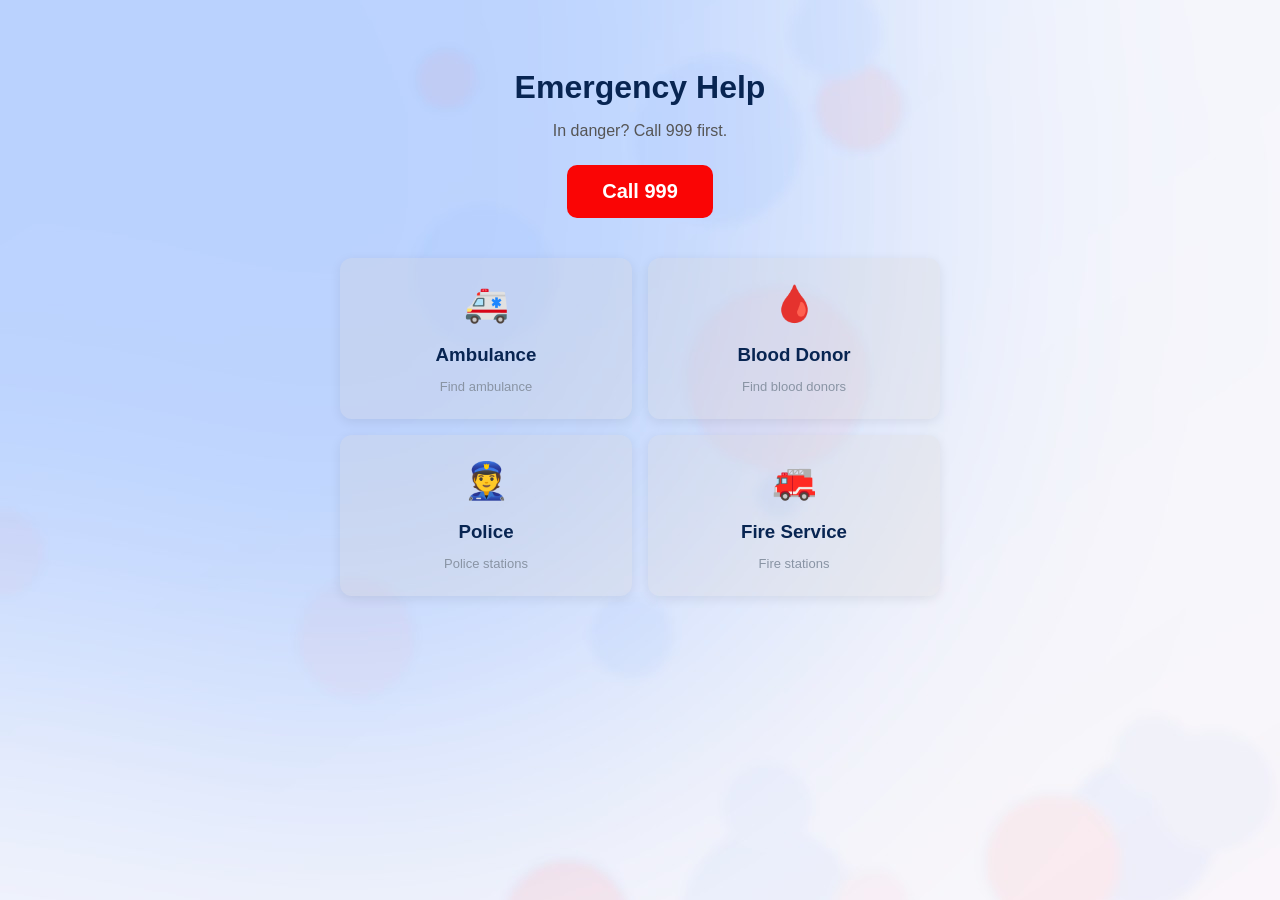
==== index.html @ 2c31daa7 "first commit" ====
<!DOCTYPE html>
<html lang="en">
<head>
    <meta charset="UTF-8">
    <meta name="viewport" content="width=device-width, initial-scale=1.0">
    <title>Emergency Help</title>
    <link rel="stylesheet" href="style.css">
</head>
<body>
    <h1>Emergency Help</h1>
    <p>In danger? Call 999 first.</p>
    <a href="tel:999" class="call-btn">Call 999</a>


                            <!--sarvis Card HTML start-->

    <div class="cards">
    <div class="card">
        <div class="icon">🚑</div>
        <h3>Ambulance</h3>
        <p>Find ambulance</p>
    </div>

    <div class="card">
        <div class="icon">🩸</div>
        <h3>Blood Donor</h3>
        <p>Find blood donors</p>
    </div>

    <div class="card">
        <div class="icon">👮</div>
        <h3>Police</h3>
        <p>Police stations</p>
    </div>

    <div class="card">
        <div class="icon">🚒</div>
        <h3>Fire Service</h3>
        <p>Fire stations</p>
    </div>
</div>



</body>
</html>
---- style.css ----
body {
    font-family: Arial, sans-serif;
    background-image: url("bg img/bg-light.jpg");
    text-align: center;
    padding: 40px 20px;
}

h1 {
    color: #082552;
    margin-bottom: 10px;
}

p {
    color: #555;
    margin-bottom: 25px;
}

.call-btn {
    display: inline-block;
    background: #fa0505;
    color: white;
    text-decoration: none;
    font-size: 20px;
    font-weight: bold;
    padding: 15px 35px;
    border-radius: 10px;
}
.call-btn:hover {
    background: #008000;
    transform: translateY(-3px);
}

                    /** sarvis Card HTML start **/

.cards {
    display: grid;
    grid-template-columns: repeat(2, 1fr);
    gap: 16px;
    max-width: 600px;
    margin: 40px auto 0;
}

.card {
    background: rgba(216, 211, 211, 0.279);
    border-radius: 12px;
    padding: 25px 15px;
    box-shadow: 0 3px 12px rgba(0, 0, 0, 0.08);
    transition: 0.3s;
    cursor: pointer;
}

.card:hover {
    transform: translateY(-4px);
}

.icon {
    font-size: 36px;
    margin-bottom: 10px;
}

.card h3 {
    color: #082552;
    margin-bottom: 6px;
}

.card p {
    color: #8994a4;
    font-size: 13px;
    margin-bottom: 0;
}
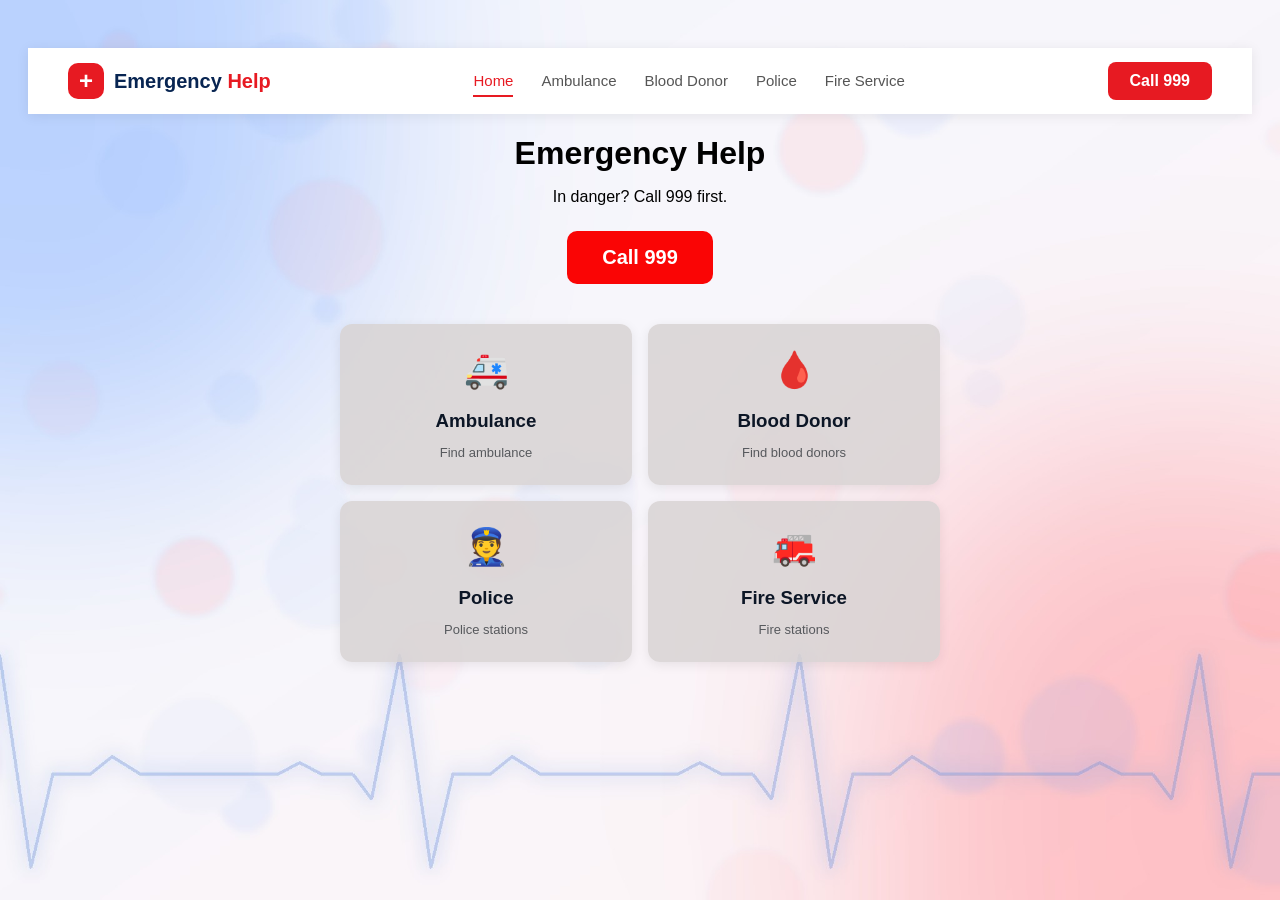
==== commit 5b99dd32: "navbar and dark mode added" ====
--- a/index.html
+++ b/index.html
@@ -7,6 +7,26 @@
     <link rel="stylesheet" href="style.css">
 </head>
 <body>
+    
+     <!-- NAVBAR -->
+    <header class="navbar">
+        <a href="index.html" class="brand">
+            <span class="brand-icon">+</span>
+            <span>Emergency <b>Help</b></span>
+        </a>
+
+        <nav class="nav-links">
+            <a href="index.html" class="active">Home</a>
+            <a href="ambulance.html">Ambulance</a>
+            <a href="blood.html">Blood Donor</a>
+            <a href="police.html">Police</a>
+            <a href="fire.html">Fire Service</a>
+        </nav>
+
+        <a href="tel:999" class="nav-call">Call 999</a>
+    </header>
+
+
     <h1>Emergency Help</h1>
     <p>In danger? Call 999 first.</p>
     <a href="tel:999" class="call-btn">Call 999</a>
--- a/style.css
+++ b/style.css
@@ -1,17 +1,92 @@
 body {
     font-family: Arial, sans-serif;
-    background-image: url("bg img/bg-light.jpg");
+    background-image: url("bg-img/bg-light.jpg");
+    background-size: cover;
+    background-position: center;
+    background-attachment: fixed;
     text-align: center;
     padding: 40px 20px;
 }
 
+                        /* NAVBAR */
+.navbar {
+    display: flex;
+    justify-content: space-between;
+    align-items: center;
+    background: white;
+    padding: 14px 40px;
+    box-shadow: 0 2px 12px rgba(0, 0, 0, 0.08);
+    position: sticky;
+    top: 0;
+    z-index: 10;
+}
+
+.brand {
+    display: flex;
+    align-items: center;
+    gap: 10px;
+    text-decoration: none;
+    color: #082552;
+    font-size: 20px;
+    font-weight: bold;
+}
+
+.brand-icon {
+    width: 36px;
+    height: 36px;
+    background: #e71a22;
+    color: white;
+    border-radius: 10px;
+    display: flex;
+    align-items: center;
+    justify-content: center;
+    font-size: 24px;
+}
+
+.brand b {
+    color: #e71a22;
+}
+
+.nav-links {
+    display: flex;
+    gap: 28px;
+}
+
+.nav-links a {
+    text-decoration: none;
+    color: #555;
+    font-size: 15px;
+    padding: 6px 0;
+    border-bottom: 2px solid transparent;
+}
+
+.nav-links a:hover,
+.nav-links a.active {
+    color: #e71a22;
+    border-bottom-color: #e71a22;
+}
+
+.nav-call {
+    background: #e71a22;
+    color: white;
+    text-decoration: none;
+    font-weight: bold;
+    padding: 10px 22px;
+    border-radius: 8px;
+}
+
+.nav-call:hover {
+    background: #c90009;
+}
+
+
 h1 {
-    color: #082552;
+    color: #000000;
     margin-bottom: 10px;
 }
 
 p {
-    color: #555;
+    color: #000000;
     margin-bottom: 25px;
 }
 
@@ -41,7 +116,7 @@
 }
 
 .card {
-    background: rgba(216, 211, 211, 0.279);
+    background: rgba(216, 211, 211, 0.83);
     border-radius: 12px;
     padding: 25px 15px;
     box-shadow: 0 3px 12px rgba(0, 0, 0, 0.08);
@@ -59,12 +134,12 @@
 }
 
 .card h3 {
-    color: #082552;
+    color: #0c1626;
     margin-bottom: 6px;
 }
 
 .card p {
-    color: #8994a4;
+    color: #57595d;
     font-size: 13px;
     margin-bottom: 0;
 }
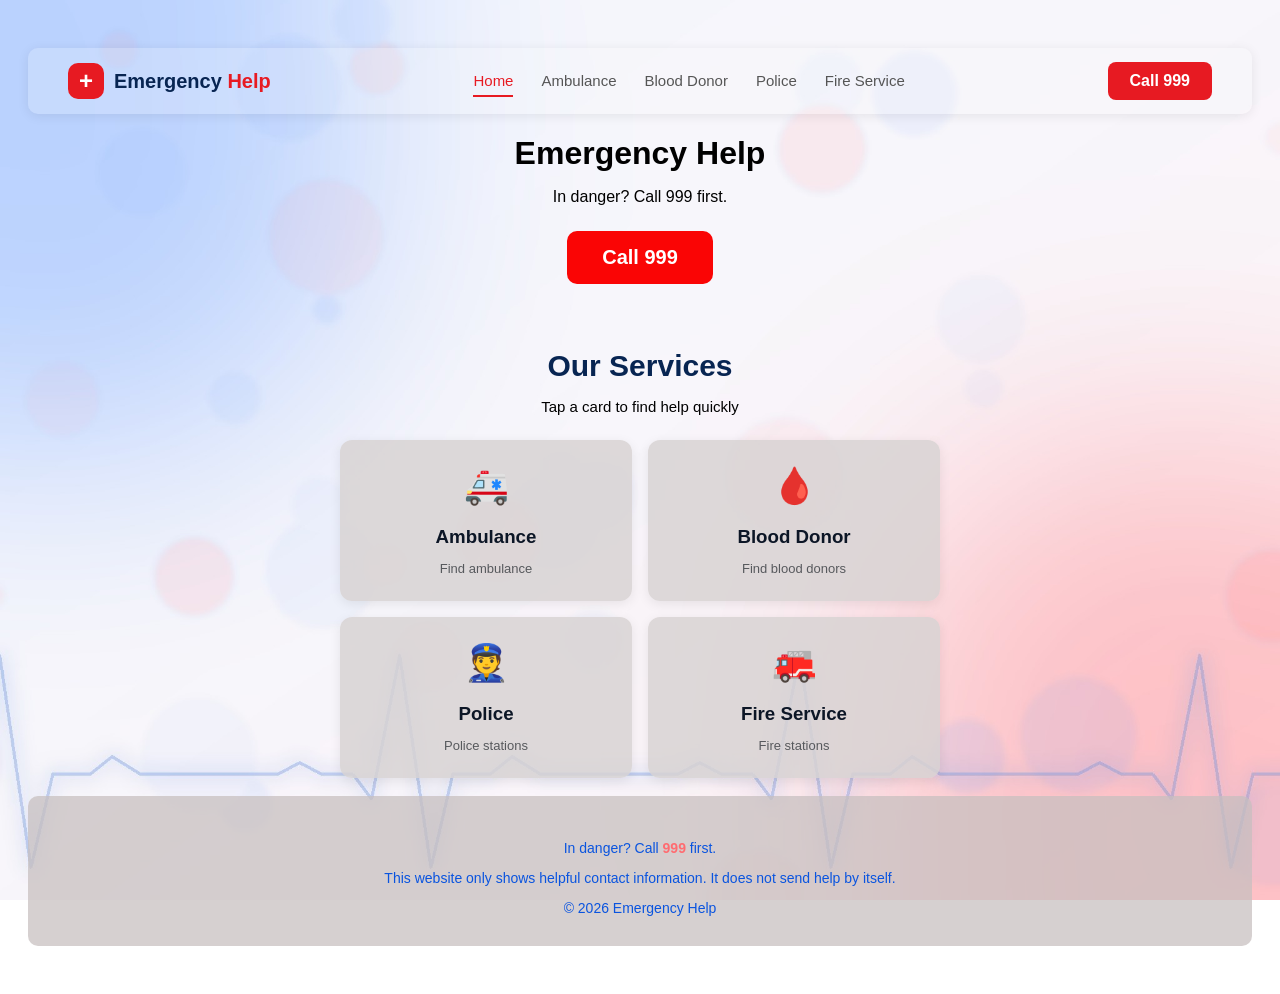
==== commit 5c4f2c70: "services heading and footer added" ====
--- a/index.html
+++ b/index.html
@@ -34,31 +34,46 @@
 
                             <!--sarvis Card HTML start-->
 
-    <div class="cards">
-    <div class="card">
-        <div class="icon">🚑</div>
-        <h3>Ambulance</h3>
-        <p>Find ambulance</p>
+    <section class="services">
+        <h2>Our Services</h2>
+        <p class="section-sub">Tap a card to find help quickly</p>
+
+       <div class="cards">
+       <div class="card">
+           <div class="icon">🚑</div>
+           <h3>Ambulance</h3>
+           <p>Find ambulance</p>
+       </div>
+
+       <div class="card">
+           <div class="icon">🩸</div>
+           <h3>Blood Donor</h3>
+           <p>Find blood donors</p>
+       </div>
+
+       <div class="card">
+           <div class="icon">👮</div>
+           <h3>Police</h3>
+           <p>Police stations</p>
+       </div>
+
+       <div class="card">
+           <div class="icon">🚒</div>
+           <h3>Fire Service</h3>
+           <p>Fire stations</p>
+       </div>
     </div>
+    </section>
+</div>
+<br>
 
-    <div class="card">
-        <div class="icon">🩸</div>
-        <h3>Blood Donor</h3>
-        <p>Find blood donors</p>
-    </div>
+                    <!--FOOTER-->
 
-    <div class="card">
-        <div class="icon">👮</div>
-        <h3>Police</h3>
-        <p>Police stations</p>
-    </div>
-
-    <div class="card">
-        <div class="icon">🚒</div>
-        <h3>Fire Service</h3>
-        <p>Fire stations</p>
-    </div>
-</div>
+<footer class="footer">
+    <p>In danger? Call <b>999</b> first.</p>
+    <p>This website only shows helpful contact information. It does not send help by itself.</p>
+    <p>© 2026 Emergency Help</p>
+</footer>
 
 
 
--- a/style.css
+++ b/style.css
@@ -13,10 +13,11 @@
     display: flex;
     justify-content: space-between;
     align-items: center;
-    background: white;
+    background: rgba(249, 247, 247, 0.199);
     padding: 14px 40px;
     box-shadow: 0 2px 12px rgba(0, 0, 0, 0.08);
     position: sticky;
+    border-radius: 10px;
     top: 0;
     z-index: 10;
 }
@@ -142,4 +143,47 @@
     color: #57595d;
     font-size: 13px;
     margin-bottom: 0;
+}
+
+
+                    /* SERVICES */
+.services {
+    padding: 40px 20px 0;
+}
+
+.services h2 {
+    color: #082552;
+    font-size: 30px;
+    margin-bottom: 8px;
+}
+
+.section-sub {
+    font-size: 15px;
+    margin-bottom: 0;
+}
+
+.services .cards {
+    margin-top: 25px;
+}
+
+                    /* FOOTER */
+.footer {
+    background: rgba(200, 191, 191, 0.736);
+    border-radius: 10px;
+    text-align: center;
+    padding: 30px 20px;
+}
+
+.footer p {
+    color: #0a54df;
+    font-size: 14px;
+    margin-bottom: 8px;
+}
+
+.footer b {
+    color: #ff6b70;
+}
+
+.footer p:last-child {
+    margin-bottom: 0;
 }
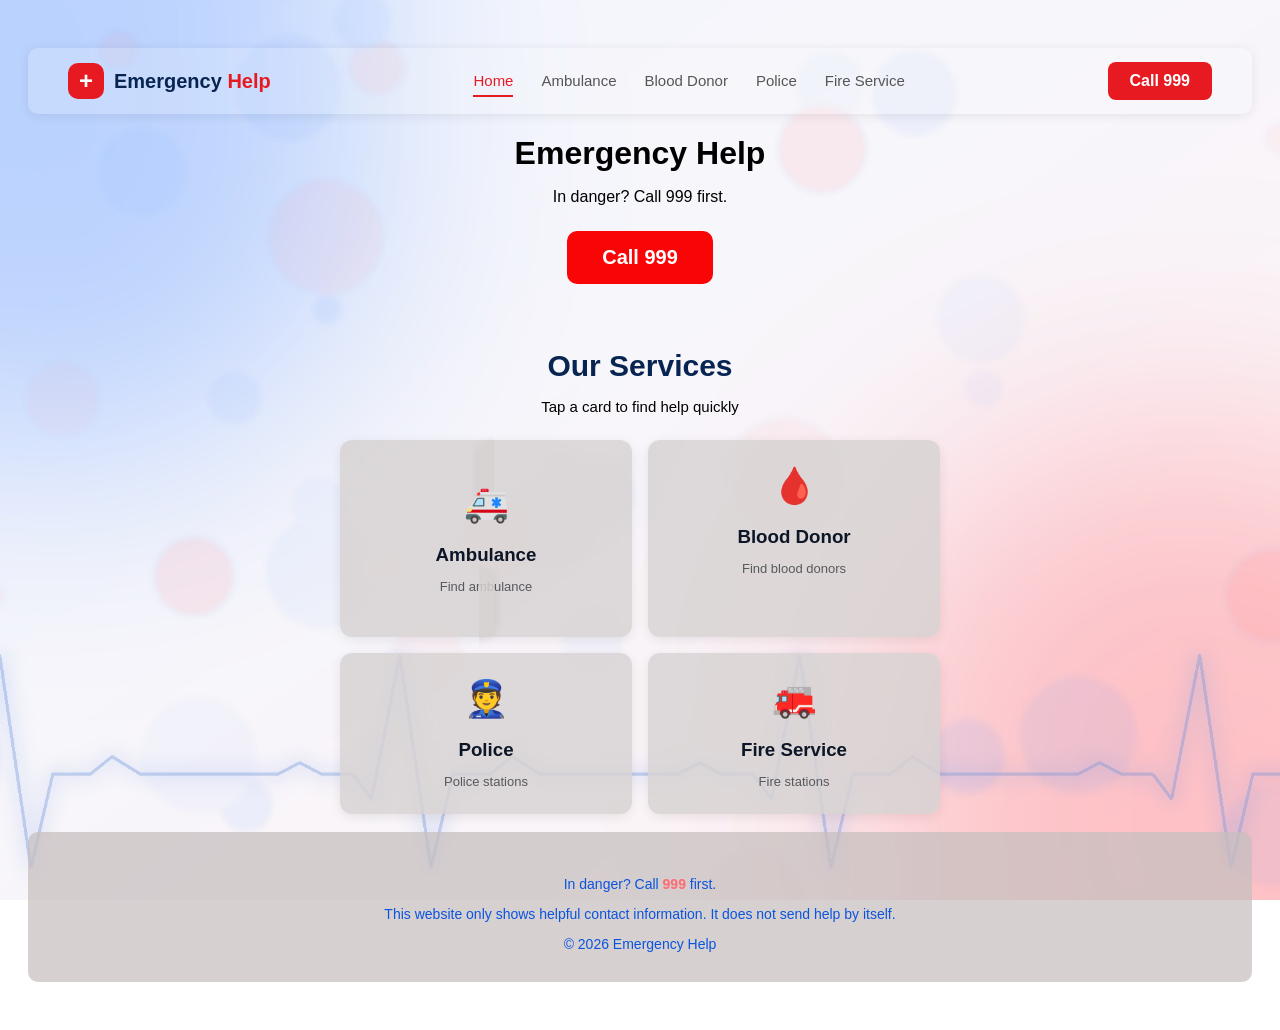
==== commit d60bd3e4: "ambulance page added" ====
--- a/index.html
+++ b/index.html
@@ -40,9 +40,11 @@
 
        <div class="cards">
        <div class="card">
+        <a href="ambulance.html" class="card">
            <div class="icon">🚑</div>
            <h3>Ambulance</h3>
            <p>Find ambulance</p>
+        </a>
        </div>
 
        <div class="card">
--- a/style.css
+++ b/style.css
@@ -119,6 +119,7 @@
 .card {
     background: rgba(216, 211, 211, 0.83);
     border-radius: 12px;
+    text-decoration: none;
     padding: 25px 15px;
     box-shadow: 0 3px 12px rgba(0, 0, 0, 0.08);
     transition: 0.3s;
@@ -186,4 +187,61 @@
 
 .footer p:last-child {
     margin-bottom: 0;
+}
+
+
+
+
+                        /* Ambulance PAGE TITLE */
+                        /* Ambulance PAGE TITLE */
+                        /* Ambulance PAGE TITLE */
+                        /* Ambulance PAGE TITLE */
+
+
+
+.page-head {
+    padding: 50px 20px 0;
+}
+
+/* LIST */
+.list {
+    max-width: 600px;
+    margin: 30px auto 60px;
+    padding: 0 20px;
+}
+
+.list-item {
+    display: flex;
+    justify-content: space-between;
+    align-items: center;
+    text-align: left;
+    background: rgba(216, 211, 211, 0.83);
+    border-radius: 12px;
+    padding: 16px 20px;
+    margin-bottom: 12px;
+    box-shadow: 0 3px 12px rgba(0, 0, 0, 0.08);
+}
+
+.list-item h3 {
+    color: #082552;
+    margin-bottom: 4px;
+}
+
+.list-item p {
+    color: #8994a4;
+    font-size: 13px;
+    margin-bottom: 0;
+}
+
+.call-small {
+    background: #e71a22;
+    color: white;
+    text-decoration: none;
+    font-weight: bold;
+    padding: 10px 22px;
+    border-radius: 8px;
+}
+
+.call-small:hover {
+    background: #c90009;
 }
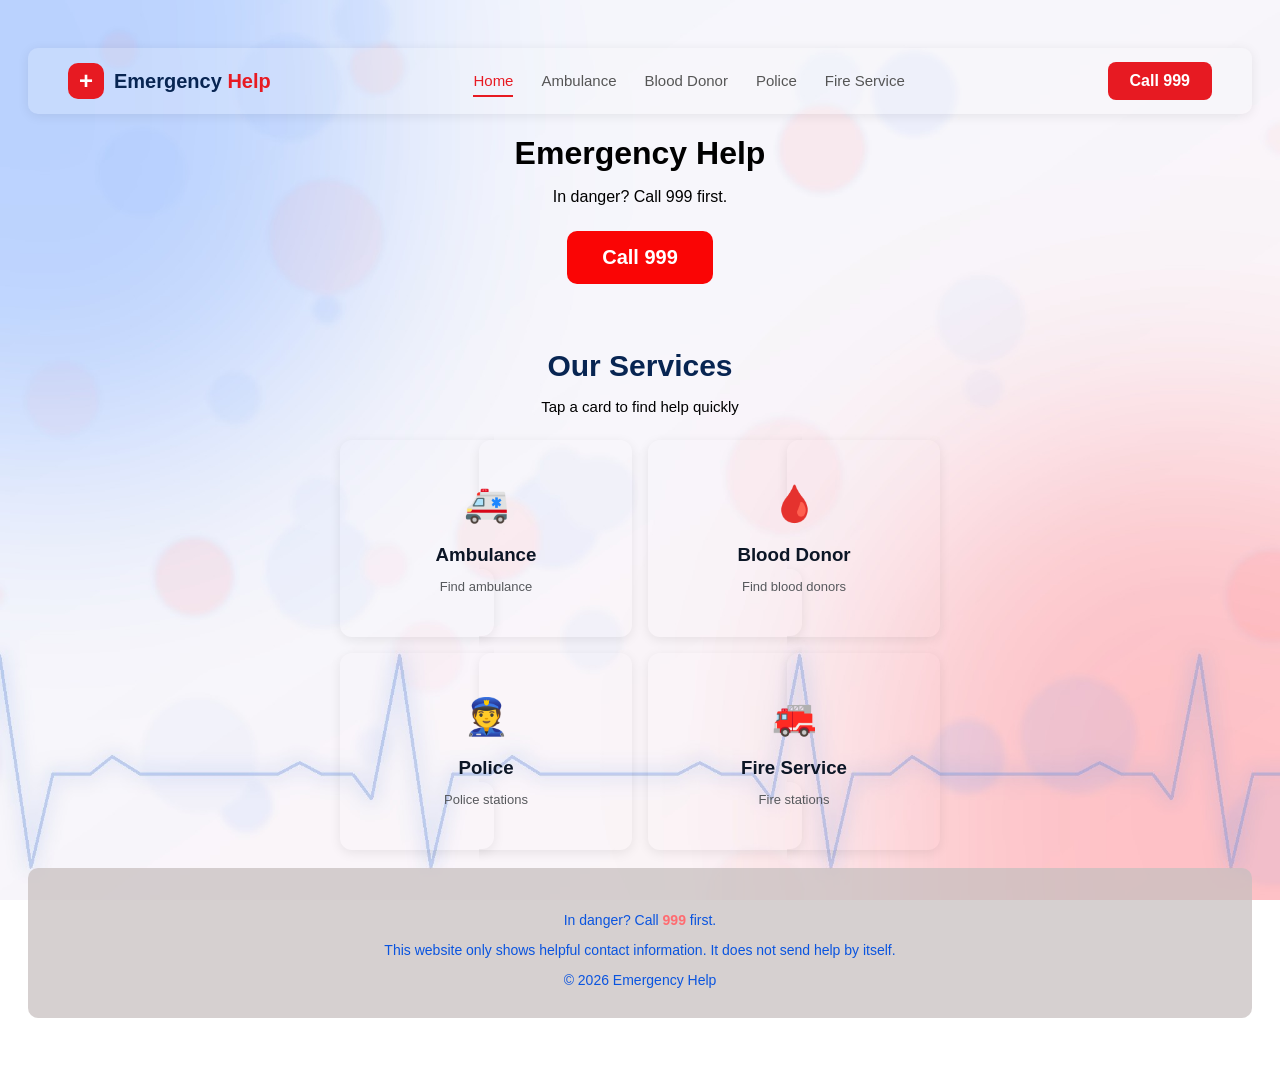
==== commit 93a63682: "police and fire pages added" ====
--- a/index.html
+++ b/index.html
@@ -48,21 +48,27 @@
        </div>
 
        <div class="card">
+        <a href="blood.html" class="card">
            <div class="icon">🩸</div>
            <h3>Blood Donor</h3>
            <p>Find blood donors</p>
+        </a>
        </div>
 
        <div class="card">
+        <a href="police.html" class="card">
            <div class="icon">👮</div>
            <h3>Police</h3>
            <p>Police stations</p>
+        </a>
        </div>
 
        <div class="card">
+         <a href="fire.html" class="card">        
            <div class="icon">🚒</div>
            <h3>Fire Service</h3>
            <p>Fire stations</p>
+        </a>
        </div>
     </div>
     </section>
--- a/style.css
+++ b/style.css
@@ -117,7 +117,6 @@
 }
 
 .card {
-    background: rgba(216, 211, 211, 0.83);
     border-radius: 12px;
     text-decoration: none;
     padding: 25px 15px;
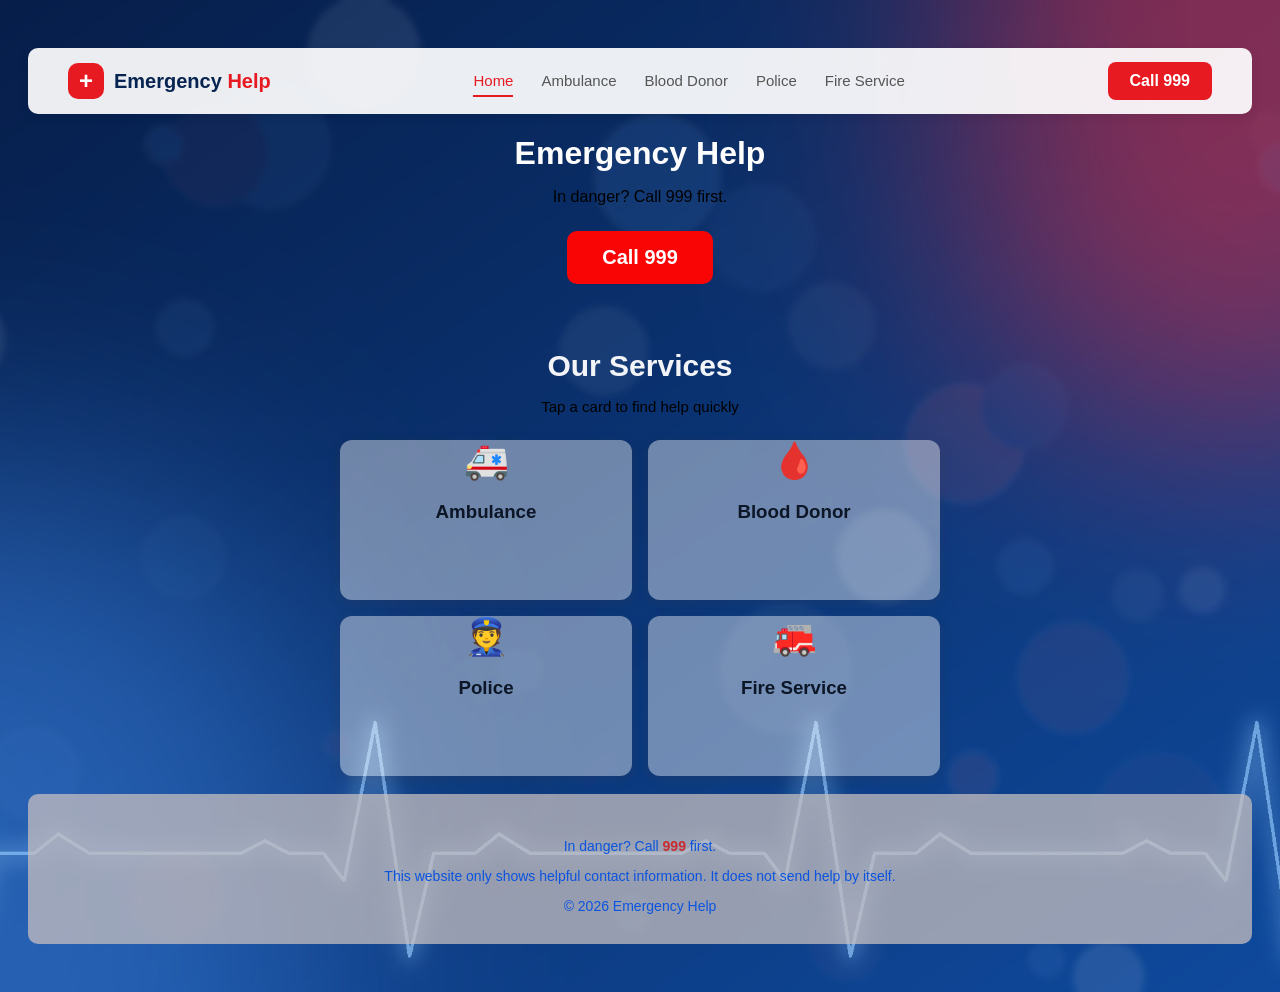
==== commit 96b8d080: "css fixes for card rendering list-item and list-item h3" ====
--- a/index.html
+++ b/index.html
@@ -43,7 +43,6 @@
         <a href="ambulance.html" class="card">
            <div class="icon">🚑</div>
            <h3>Ambulance</h3>
-           <p>Find ambulance</p>
         </a>
        </div>
 
@@ -51,7 +50,6 @@
         <a href="blood.html" class="card">
            <div class="icon">🩸</div>
            <h3>Blood Donor</h3>
-           <p>Find blood donors</p>
         </a>
        </div>
 
@@ -59,7 +57,6 @@
         <a href="police.html" class="card">
            <div class="icon">👮</div>
            <h3>Police</h3>
-           <p>Police stations</p>
         </a>
        </div>
 
@@ -67,7 +64,6 @@
          <a href="fire.html" class="card">        
            <div class="icon">🚒</div>
            <h3>Fire Service</h3>
-           <p>Fire stations</p>
         </a>
        </div>
     </div>
--- a/style.css
+++ b/style.css
@@ -1,9 +1,9 @@
 body {
     font-family: Arial, sans-serif;
-    background-image: url("bg-img/bg-light.jpg");
+    background-image: url("bg-img/bg-dark.jpg");
     background-size: cover;
     background-position: center;
-    background-attachment: fixed;
+    background-attachment: scroll;
     text-align: center;
     padding: 40px 20px;
 }
@@ -13,7 +13,9 @@
     display: flex;
     justify-content: space-between;
     align-items: center;
-    background: rgba(249, 247, 247, 0.199);
+    background: rgba(255, 255, 255, 0.92);
+    backdrop-filter: none;
+    -webkit-backdrop-filter: none;
     padding: 14px 40px;
     box-shadow: 0 2px 12px rgba(0, 0, 0, 0.08);
     position: sticky;
@@ -82,7 +84,7 @@
 
 
 h1 {
-    color: #000000;
+    color: #fdfdfd;
     margin-bottom: 10px;
 }
 
@@ -117,11 +119,13 @@
 }
 
 .card {
+    height: 160px;
     border-radius: 12px;
     text-decoration: none;
-    padding: 25px 15px;
-    box-shadow: 0 3px 12px rgba(0, 0, 0, 0.08);
+    background: rgba(255, 255, 255, 0.411);
+    box-shadow: 0 3px 12px rgba(63, 59, 59, 0.193);
     transition: 0.3s;
+    text-align: center;
     cursor: pointer;
 }
 
@@ -152,7 +156,7 @@
 }
 
 .services h2 {
-    color: #082552;
+    color: #f2f4f7;
     font-size: 30px;
     margin-bottom: 8px;
 }
@@ -181,7 +185,7 @@
 }
 
 .footer b {
-    color: #ff6b70;
+    color: #c82b30;
 }
 
 .footer p:last-child {
@@ -201,6 +205,7 @@
 .page-head {
     padding: 50px 20px 0;
 }
+
 
 /* LIST */
 .list {
@@ -210,37 +215,86 @@
 }
 
 .list-item {
-    display: flex;
-    justify-content: space-between;
-    align-items: center;
-    text-align: left;
-    background: rgba(216, 211, 211, 0.83);
+    background: rgba(255, 255, 255, 0.411);
     border-radius: 12px;
-    padding: 16px 20px;
-    margin-bottom: 12px;
+    padding: 18px 20px;
+    margin-bottom: 14px;
+    text-align: center;
     box-shadow: 0 3px 12px rgba(0, 0, 0, 0.08);
 }
 
 .list-item h3 {
-    color: #082552;
+    color: #111112;
     margin-bottom: 4px;
 }
 
 .list-item p {
-    color: #8994a4;
+    color: #f0f3f6;
     font-size: 13px;
-    margin-bottom: 0;
+    margin-bottom: 14px;
 }
 
 .call-small {
+    display: block;
     background: #e71a22;
     color: white;
     text-decoration: none;
     font-weight: bold;
-    padding: 10px 22px;
+    text-align: center;
+    padding: 10px 0;
     border-radius: 8px;
 }
 
 .call-small:hover {
     background: #c90009;
+}
+
+.email-small {
+    display: block;
+    background: #753a3cf2;
+    color: white;
+    text-decoration: none;
+    font-weight: bold;
+    text-align: center;
+    padding: 10px 0;
+    border-radius: 8px;
+}
+
+.email-small:hover {
+    background: #9e383dab;
+}
+
+/* ambulance driver nam ,location & number list edit korar jonno*/
+
+.list-item .area {
+    margin-bottom: 4px;
+}
+
+.list-item .driver {
+    color: #082552;
+    font-size: 14px;
+    font-weight: bold;
+}
+
+
+                /*search-box create*/
+
+.search-box {
+    max-width: 600px;
+    margin: 30px auto 0;
+    padding: 0 20px;
+}
+
+.search-box input {
+    width: 100%;
+    padding: 14px 18px;
+    border: 1px solid #dce2ea;
+    border-radius: 10px;
+    font-size: 16px;
+    outline: none;
+    box-sizing: border-box;
+}
+
+.search-box input:focus {
+    border-color: #030398;
 }
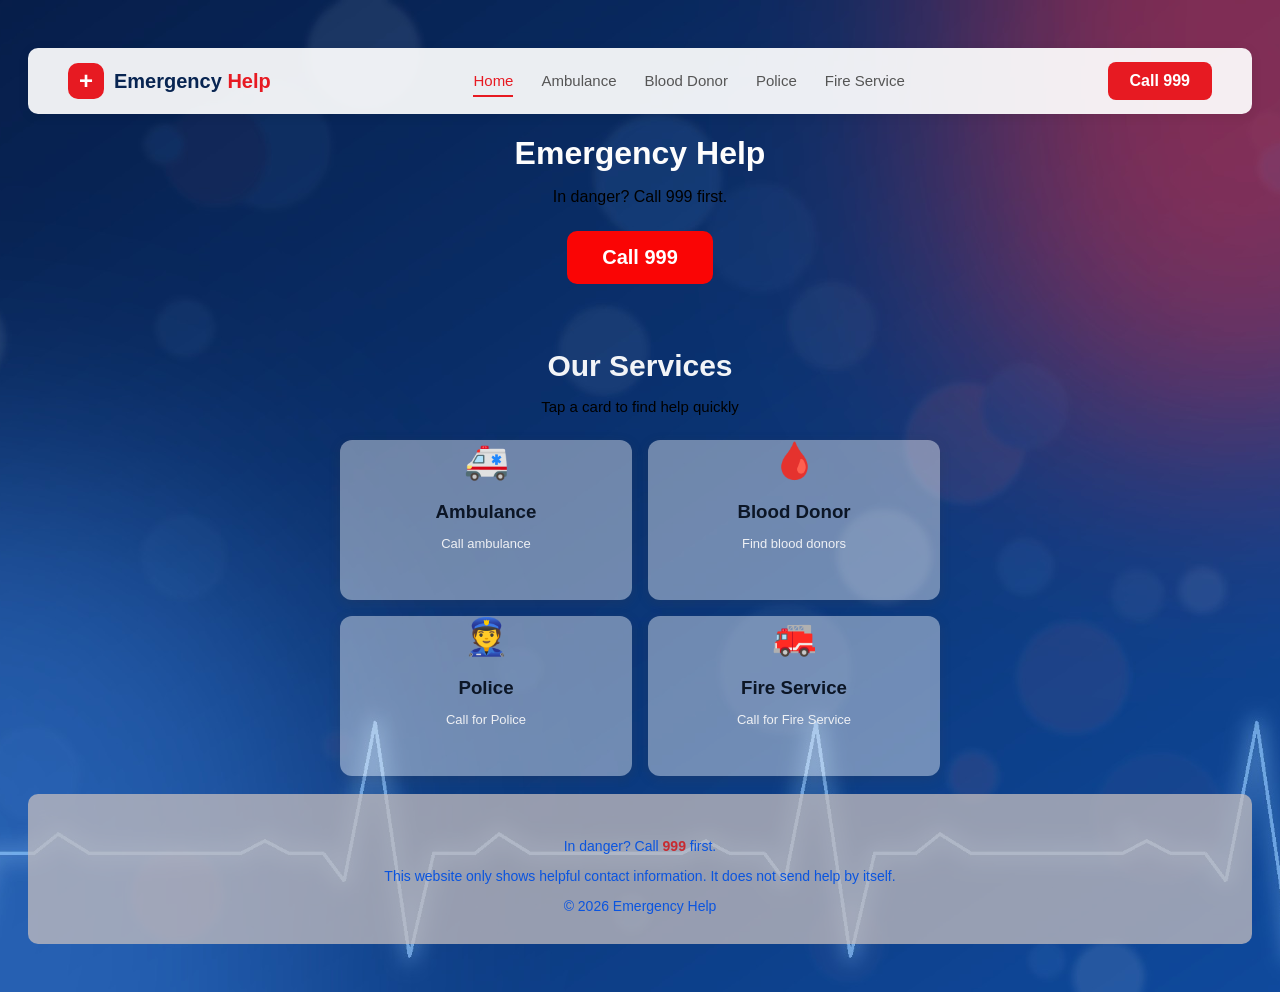
==== commit bb2c916d: "home page and css page for card p" ====
--- a/index.html
+++ b/index.html
@@ -43,6 +43,7 @@
         <a href="ambulance.html" class="card">
            <div class="icon">🚑</div>
            <h3>Ambulance</h3>
+           <p>Call ambulance</p>
         </a>
        </div>
 
@@ -50,6 +51,7 @@
         <a href="blood.html" class="card">
            <div class="icon">🩸</div>
            <h3>Blood Donor</h3>
+           <p>Find blood donors</p>
         </a>
        </div>
 
@@ -57,6 +59,7 @@
         <a href="police.html" class="card">
            <div class="icon">👮</div>
            <h3>Police</h3>
+           <p>Call for Police</p>
         </a>
        </div>
 
@@ -64,6 +67,7 @@
          <a href="fire.html" class="card">        
            <div class="icon">🚒</div>
            <h3>Fire Service</h3>
+           <P>Call for Fire Service</P>
         </a>
        </div>
     </div>
--- a/style.css
+++ b/style.css
@@ -144,7 +144,7 @@
 }
 
 .card p {
-    color: #57595d;
+    color: #eef0f4;
     font-size: 13px;
     margin-bottom: 0;
 }
